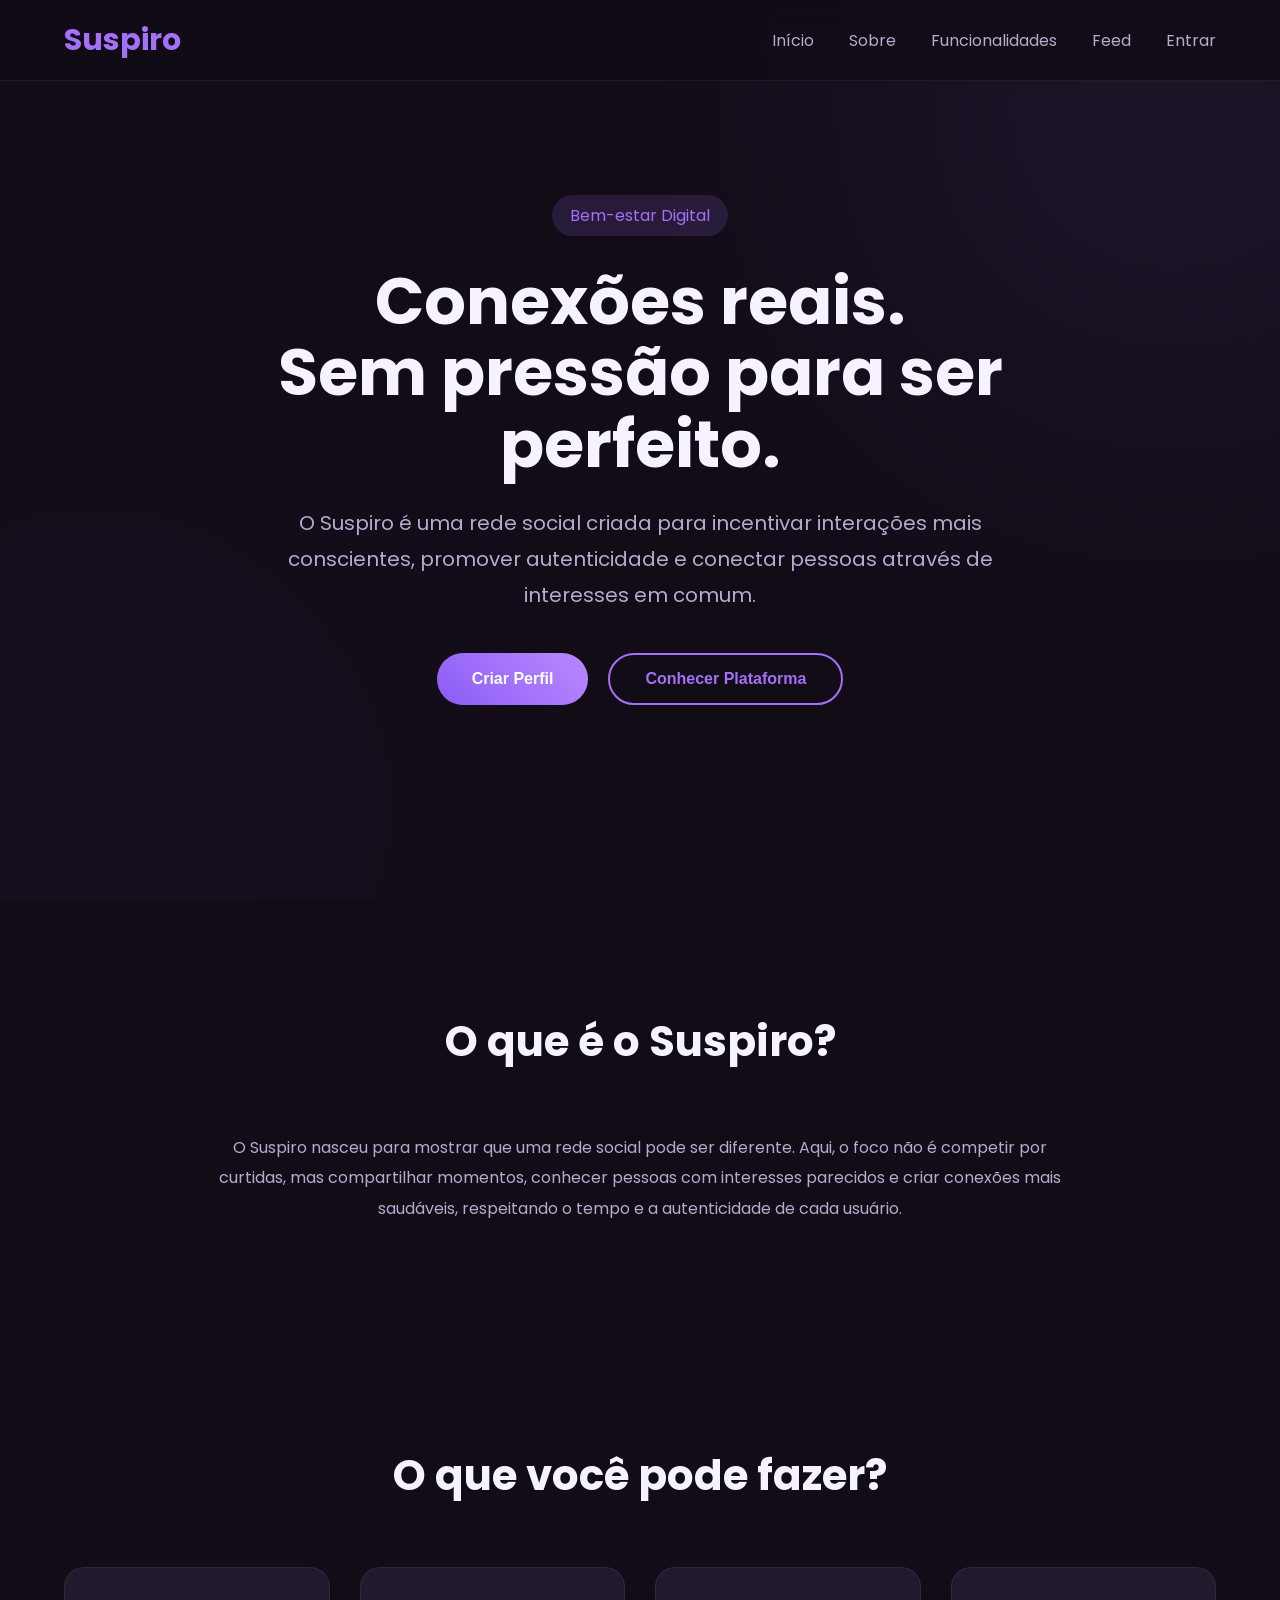
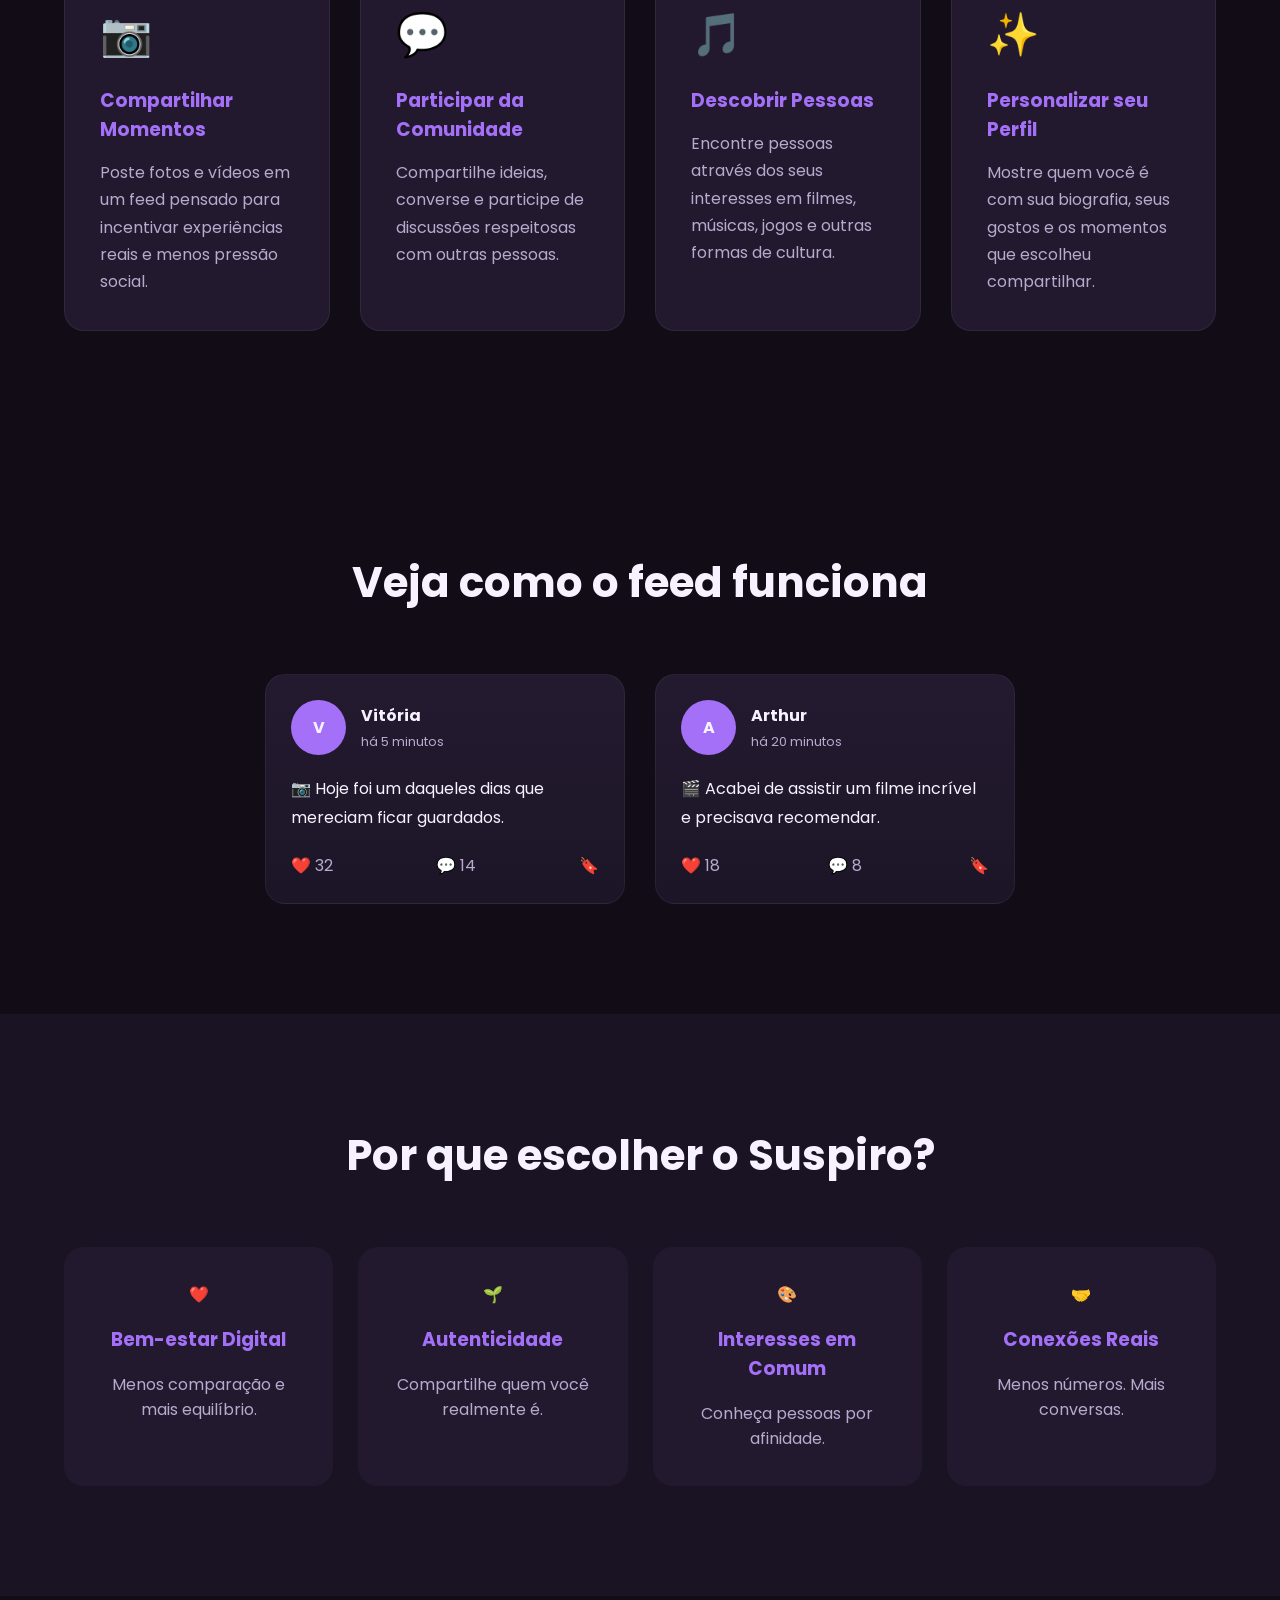
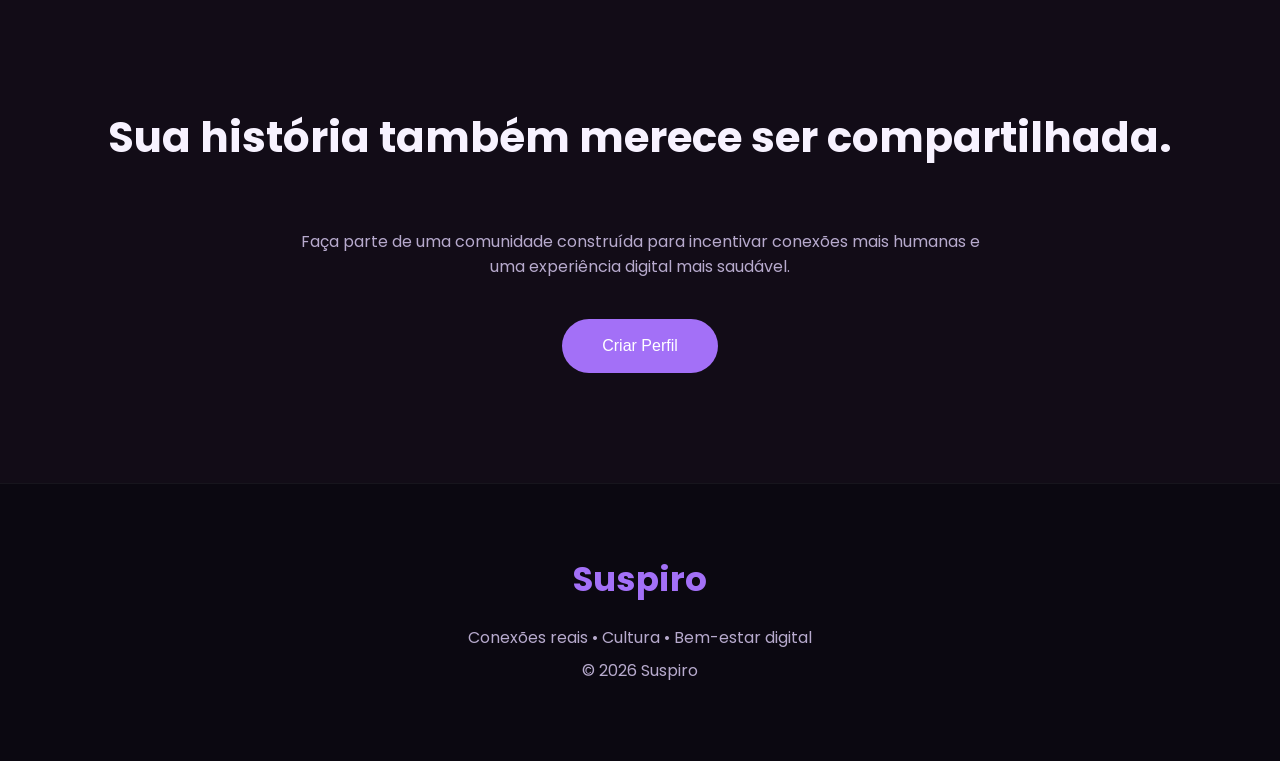
==== index.html @ 3e11fa8d "Update index.html" ====
<!DOCTYPE html>
<html lang="pt-BR">

<head>

    <meta charset="UTF-8">
    <meta name="viewport" content="width=device-width, initial-scale=1.0">

    <title>Suspiro • Conexões Reais</title>

    <link rel="stylesheet" href="style.css">

    <link rel="preconnect" href="https://fonts.googleapis.com">

    <link rel="preconnect" href="https://fonts.gstatic.com" crossorigin>

    <link href="https://fonts.googleapis.com/css2?family=Poppins:wght@300;400;500;600;700;800&display=swap" rel="stylesheet">

</head>

<body>

<header>

    <div class="container">

        <div class="logo">
            Suspiro
        </div>

        <nav>

            <a href="#inicio">Início</a>

            <a href="#sobre">Sobre</a>

            <a href="#funcionalidades">Funcionalidades</a>

            <a href="#feed">Feed</a>

            <a href="#cta">Entrar</a>

        </nav>

    </div>

</header>





<section class="hero" id="inicio">

    <div class="hero-content">

        <span class="tag">

            Bem-estar Digital

        </span>

        <h1>

            Conexões reais.
            <br>
            Sem pressão para ser perfeito.

        </h1>

        <p>

            O Suspiro é uma rede social criada para incentivar interações
            mais conscientes, promover autenticidade e conectar pessoas
            através de interesses em comum.

        </p>

        <div class="buttons">

            <button class="btn-principal">

                Criar Perfil

            </button>

            <button class="btn-secundario">

                Conhecer Plataforma

            </button>

        </div>

    </div>

</section>





<section class="sobre" id="sobre">

    <div class="container">

        <h2>

            O que é o Suspiro?

        </h2>

        <p>

            O Suspiro nasceu para mostrar que uma rede social pode ser diferente.
            Aqui, o foco não é competir por curtidas, mas compartilhar momentos,
            conhecer pessoas com interesses parecidos e criar conexões mais
            saudáveis, respeitando o tempo e a autenticidade de cada usuário.

        </p>

    </div>

</section>





<section class="funcionalidades" id="funcionalidades">

    <div class="container">

        <h2>

            O que você pode fazer?

        </h2>

        <div class="cards">

            <article class="card">

                <div class="icone">

                    📷

                </div>

                <h3>

                    Compartilhar Momentos

                </h3>

                <p>

                    Poste fotos e vídeos em um feed pensado para incentivar
                    experiências reais e menos pressão social.

                </p>

            </article>





            <article class="card">

                <div class="icone">

                    💬

                </div>

                <h3>

                    Participar da Comunidade

                </h3>

                <p>

                    Compartilhe ideias, converse e participe de discussões
                    respeitosas com outras pessoas.

                </p>

            </article>





            <article class="card">

                <div class="icone">

                    🎵

                </div>

                <h3>

                    Descobrir Pessoas

                </h3>

                <p>

                    Encontre pessoas através dos seus interesses em filmes,
                    músicas, jogos e outras formas de cultura.

                </p>

            </article>





            <article class="card">

                <div class="icone">

                    ✨

                </div>

                <h3>

                    Personalizar seu Perfil

                </h3>

                <p>

                    Mostre quem você é com sua biografia, seus gostos
                    e os momentos que escolheu compartilhar.

                </p>

            </article>

        </div>

    </div>

</section>





<section class="feed-preview" id="feed">

    <div class="container">

        <h2>

            Veja como o feed funciona

        </h2>

        <div class="mockup">

            <article class="post">

                <div class="perfil">

                    <div class="foto">

                        V

                    </div>

                    <div>

                        <h4>

                            Vitória

                        </h4>

                        <span>

                            há 5 minutos

                        </span>

                    </div>

                </div>

                <div class="conteudo">

                    📷 Hoje foi um daqueles dias que mereciam ficar guardados.

                </div>

                <div class="acoes">

                    <span>❤️ 32</span>

                    <span>💬 14</span>

                    <span>🔖</span>

                </div>

            </article>





            <article class="post">

                <div class="perfil">

                    <div class="foto">

                        A

                    </div>

                    <div>

                        <h4>

                            Arthur

                        </h4>

                        <span>

                            há 20 minutos

                        </span>

                    </div>

                </div>

                <div class="conteudo">

                    🎬 Acabei de assistir um filme incrível e precisava recomendar.

                </div>

                <div class="acoes">

                    <span>❤️ 18</span>

                    <span>💬 8</span>

                    <span>🔖</span>

                </div>

            </article>

        </div>

    </div>

</section>





<section class="beneficios">

    <div class="container">

        <h2>

            Por que escolher o Suspiro?

        </h2>

        <div class="beneficios-grid">

            <div>

                ❤️

                <h3>

                    Bem-estar Digital

                </h3>

                <p>

                    Menos comparação e mais equilíbrio.

                </p>

            </div>





            <div>

                🌱

                <h3>

                    Autenticidade

                </h3>

                <p>

                    Compartilhe quem você realmente é.

                </p>

            </div>





            <div>

                🎨

                <h3>

                    Interesses em Comum

                </h3>

                <p>

                    Conheça pessoas por afinidade.

                </p>

            </div>





            <div>

                🤝

                <h3>

                    Conexões Reais

                </h3>

                <p>

                    Menos números. Mais conversas.

                </p>

            </div>

        </div>

    </div>

</section>





<section class="cta" id="cta">

    <div class="container">

        <h2>

            Sua história também merece ser compartilhada.

        </h2>

        <p>

            Faça parte de uma comunidade construída para incentivar
            conexões mais humanas e uma experiência digital mais saudável.

        </p>

        <button>

            Criar Perfil

        </button>

    </div>

</section>





<footer>

    <div class="container">

        <div class="footer-logo">

            Suspiro

        </div>

        <p>

            Conexões reais • Cultura • Bem-estar digital

        </p>

        <p>

            © 2026 Suspiro

        </p>

    </div>

</footer>

<script src="js/script.js"></script>

</body>

</html>
---- style.css ----
/* ===========================
   RESET
=========================== */

*{
    margin:0;
    padding:0;
    box-sizing:border-box;
    scroll-behavior:smooth;
}

:root{

    --bg:#120c17;
    --bg2:#1a1324;
    --card:#23192f;
    --cardHover:#2d2140;

    --roxo:#A370F7;
    --roxoHover:#BB8EFF;

    --texto:#F7F2FF;
    --texto2:#B7AACD;

    --borda:rgba(255,255,255,.06);

}

body{

    font-family:'Poppins',sans-serif;

    background:var(--bg);

    color:var(--texto);

}

.container{

    width:90%;
    max-width:1200px;
    margin:auto;

}

section{

    padding:110px 0;

}

h2{

    text-align:center;
    font-size:42px;
    margin-bottom:60px;

}

/* ===========================
HEADER
=========================== */

header{

    position:fixed;

    width:100%;

    top:0;

    left:0;

    background:rgba(18,12,23,.85);

    backdrop-filter:blur(12px);

    border-bottom:1px solid var(--borda);

    z-index:1000;

}

header .container{

    display:flex;

    justify-content:space-between;

    align-items:center;

    height:80px;

}

.logo{

    font-size:30px;

    color:var(--roxo);

    font-weight:700;

}

nav{

    display:flex;
    gap:35px;

}

nav a{

    color:var(--texto2);

    text-decoration:none;

    transition:.3s;

}

nav a:hover{

    color:var(--roxo);

}

/* ===========================
HERO
=========================== */

.hero{

    min-height:100vh;

    display:flex;

    align-items:center;

    justify-content:center;

    text-align:center;

    position:relative;

    overflow:hidden;

}

.hero::before{

    content:"";

    width:450px;
    height:450px;

    background:var(--roxo);

    position:absolute;

    border-radius:50%;

    filter:blur(180px);

    opacity:.18;

    right:-120px;

    top:-120px;

}

.hero::after{

    content:"";

    width:350px;
    height:350px;

    background:#8b5cf6;

    position:absolute;

    border-radius:50%;

    filter:blur(180px);

    opacity:.12;

    bottom:-80px;

    left:-80px;

}

.hero-content{

    max-width:760px;

    position:relative;

    z-index:2;

}

.tag{

    display:inline-block;

    padding:8px 18px;

    background:rgba(163,112,247,.15);

    border-radius:30px;

    color:var(--roxo);

    margin-bottom:30px;

}

.hero h1{

    font-size:65px;

    line-height:1.1;

    margin-bottom:25px;

}

.hero p{

    color:var(--texto2);

    font-size:20px;

    line-height:1.8;

}

.buttons{

    display:flex;

    justify-content:center;

    gap:20px;

    margin-top:40px;

}

.btn-principal,
.btn-secundario{

    padding:15px 35px;

    border-radius:40px;

    cursor:pointer;

    font-size:16px;

    font-weight:600;

    transition:.35s;

}

.btn-principal{

    background:var(--roxo);

    border:none;

    color:white;

}

.btn-principal:hover{

    background:var(--roxoHover);

    transform:translateY(-5px);

}

.btn-secundario{

    background:none;

    border:2px solid var(--roxo);

    color:var(--roxo);

}

.btn-secundario:hover{

    background:var(--roxo);

    color:white;

}

/* ===========================
SOBRE
=========================== */

.sobre p{

    max-width:850px;

    margin:auto;

    text-align:center;

    color:var(--texto2);

    line-height:1.9;

}

/* ===========================
CARDS
=========================== */

.cards{

    display:grid;

    grid-template-columns:repeat(auto-fit,minmax(250px,1fr));

    gap:30px;

}

.card{

    background:var(--card);

    border:1px solid var(--borda);

    padding:35px;

    border-radius:18px;

    transition:.35s;

}

.card:hover{

    transform:translateY(-10px);

    background:var(--cardHover);

}

.icone{

    font-size:42px;

    margin-bottom:20px;

}

.card h3{

    color:var(--roxo);

    margin-bottom:15px;

}

.card p{

    color:var(--texto2);

    line-height:1.7;

}

/* ===========================
MOCKUP FEED
=========================== */

.mockup{

    display:flex;

    justify-content:center;

    gap:30px;

    flex-wrap:wrap;

}

.post{

    width:350px;

    background:var(--card);

    border-radius:20px;

    padding:25px;

    border:1px solid var(--borda);

}

.perfil{

    display:flex;

    gap:15px;

    align-items:center;

    margin-bottom:20px;

}

.foto{

    width:55px;

    height:55px;

    border-radius:50%;

    background:var(--roxo);

    display:flex;

    justify-content:center;

    align-items:center;

    font-weight:bold;

}

.perfil span{

    color:var(--texto2);

    font-size:13px;

}

.conteudo{

    line-height:1.8;

    margin-bottom:20px;

}

.acoes{

    display:flex;

    justify-content:space-between;

    color:var(--texto2);

}

/* ===========================
BENEFÍCIOS
=========================== */

.beneficios{

    background:var(--bg2);

}

.beneficios-grid{

    display:grid;

    grid-template-columns:repeat(auto-fit,minmax(220px,1fr));

    gap:25px;

}

.beneficios-grid div{

    background:var(--card);

    border-radius:20px;

    padding:35px;

    text-align:center;

    transition:.35s;

}

.beneficios-grid div:hover{

    transform:translateY(-8px);

}

.beneficios-grid h3{

    color:var(--roxo);

    margin:18px 0;

}

.beneficios-grid p{

    color:var(--texto2);

}

/* ===========================
CTA
=========================== */

.cta{

    text-align:center;

}

.cta p{

    color:var(--texto2);

    margin:20px auto 40px;

    max-width:700px;

}

.cta button{

    background:var(--roxo);

    color:white;

    border:none;

    padding:18px 40px;

    border-radius:50px;

    cursor:pointer;

    transition:.3s;

    font-size:16px;

}

.cta button:hover{

    background:var(--roxoHover);

    transform:scale(1.05);

}

/* ===========================
FOOTER
=========================== */

footer{

    background:#0e0915;

    padding:50px 20px;

    text-align:center;

    border-top:1px solid var(--borda);

}

.footer-logo{

    font-size:30px;

    color:var(--roxo);

    font-weight:700;

    margin-bottom:15px;

}

footer p{

    color:var(--texto2);

    margin:8px;

}

/* ===========================
RESPONSIVO
=========================== */

@media(max-width:900px){

header .container{

    flex-direction:column;

    height:auto;

    padding:20px;

}

nav{

    margin-top:15px;

    flex-wrap:wrap;

    justify-content:center;

}

.hero h1{

    font-size:46px;

}

.hero p{

    font-size:18px;

}

.buttons{

    flex-direction:column;

    align-items:center;

}

}
nav a{

    position:relative;

}

nav a::after{

    content:"";

    position:absolute;

    width:0;

    height:2px;

    background:var(--roxo);

    left:0;

    bottom:-8px;

    transition:.3s;

}

nav a:hover::after{

    width:100%;

}
.card{

    background:var(--card);

    border:1px solid var(--borda);

    padding:35px;

    border-radius:20px;

    transition:.4s;

    position:relative;

    overflow:hidden;

}

.card::before{

    content:"";

    position:absolute;

    width:250px;

    height:250px;

    background:rgba(163,112,247,.15);

    border-radius:50%;

    top:-120px;

    right:-120px;

    filter:blur(60px);

    opacity:0;

    transition:.4s;

}

.card:hover::before{

    opacity:1;

}

.card:hover{

    background:var(--cardHover);

    transform:translateY(-12px);

}
.post{

    width:360px;

    background:linear-gradient(180deg,#241a30,#1c1527);

    border-radius:20px;

    padding:25px;

    border:1px solid rgba(255,255,255,.05);

    transition:.35s;

    cursor:pointer;

}

.post:hover{

    transform:translateY(-8px);

    box-shadow:0 20px 40px rgba(0,0,0,.4);

}
.hero-content{

    animation:aparecer 1.2s ease;

}

@keyframes aparecer{

    from{

        opacity:0;

        transform:translateY(40px);

    }

    to{

        opacity:1;

        transform:translateY(0);

    }

}
.btn-principal{

    background:linear-gradient(45deg,#8c5cf6,#b989ff);

    border:none;

    color:white;

    transition:.35s;

}

.btn-principal:hover{

    transform:translateY(-6px);

    box-shadow:0 15px 30px rgba(163,112,247,.45);

}
footer{

    background:#0b0811;

    padding:70px 20px;

    text-align:center;

    border-top:1px solid rgba(255,255,255,.05);

}

.footer-logo{

    font-size:34px;

    font-weight:700;

    color:var(--roxo);

    margin-bottom:20px;

}

footer p{

    color:var(--texto2);

}
::-webkit-scrollbar{

    width:10px;

}

::-webkit-scrollbar-track{

    background:#120c17;

}

::-webkit-scrollbar-thumb{

    background:var(--roxo);

    border-radius:20px;

}

::-webkit-scrollbar-thumb:hover{

    background:#BB8EFF;

}
.escondido{

    opacity:0;

    transform:translateY(40px);

    transition:all .8s ease;

}

.mostrar{

    opacity:1;

    transform:translateY(0);

}
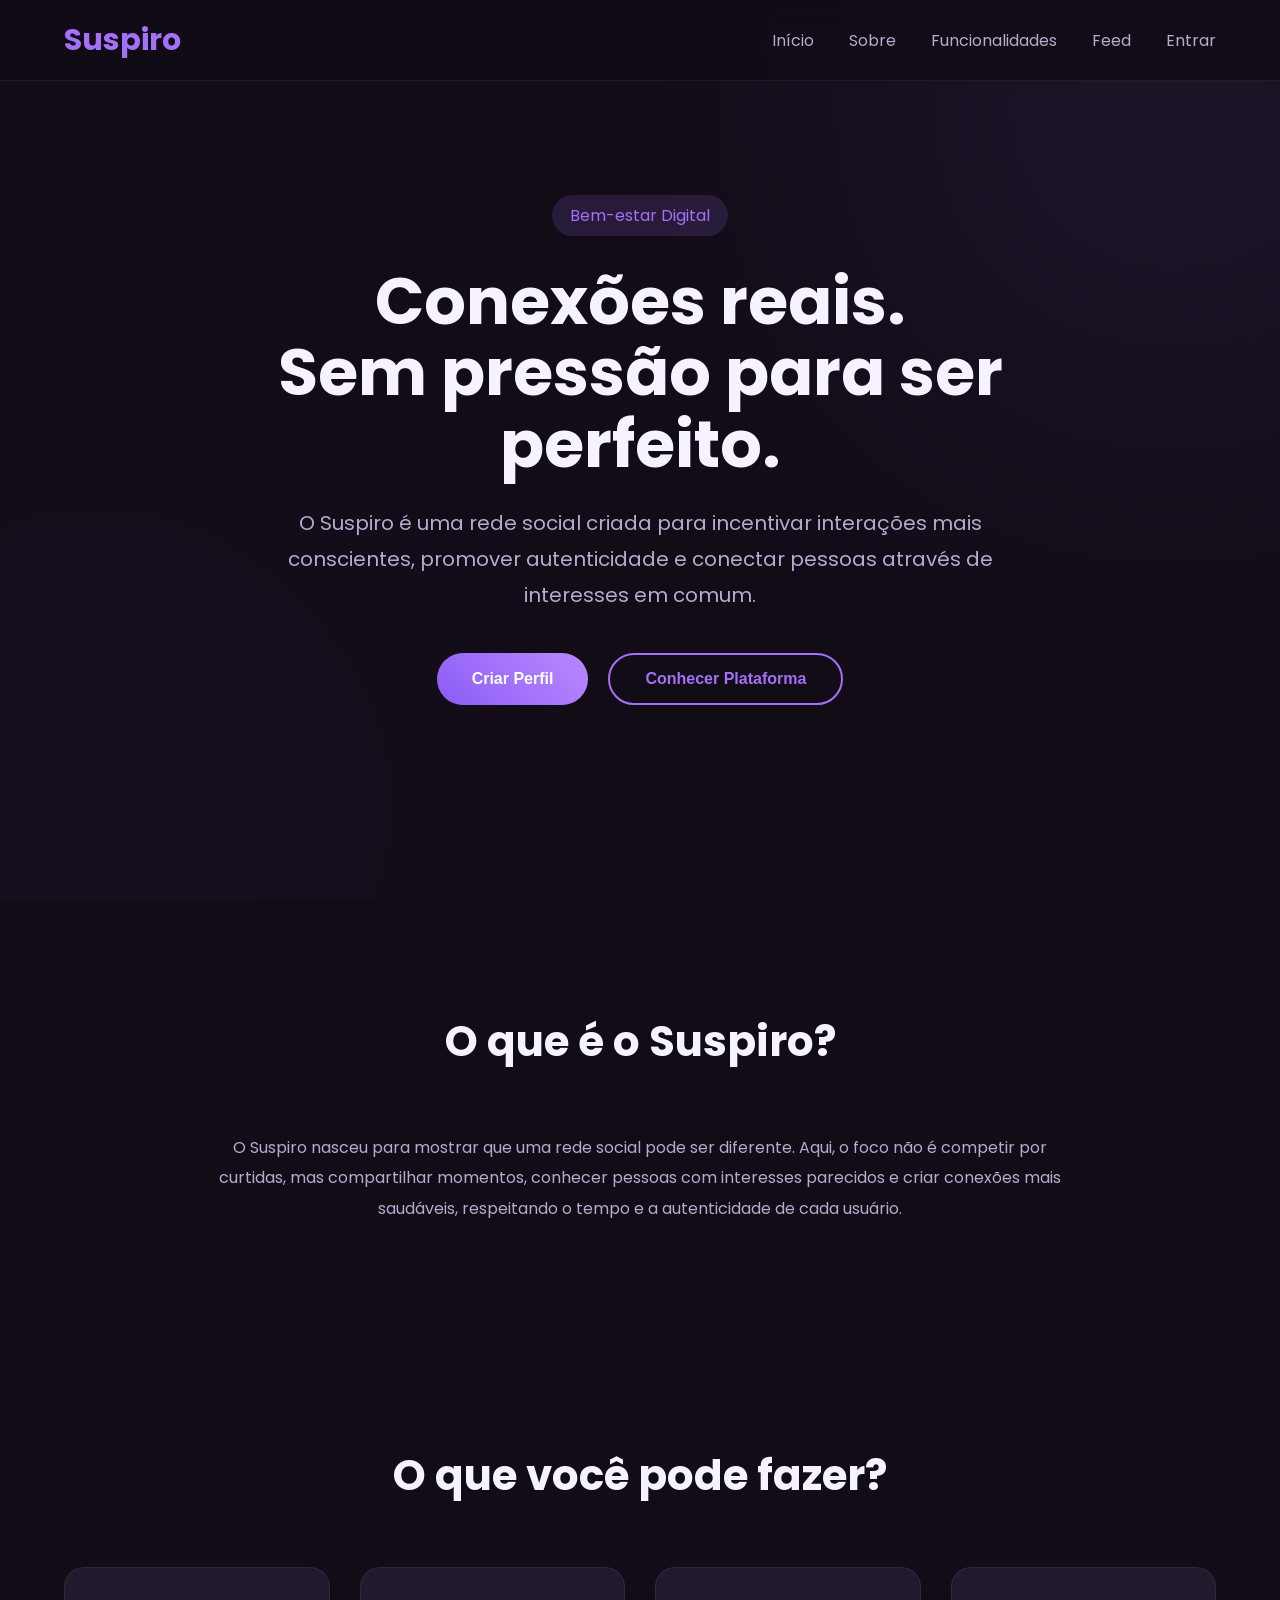
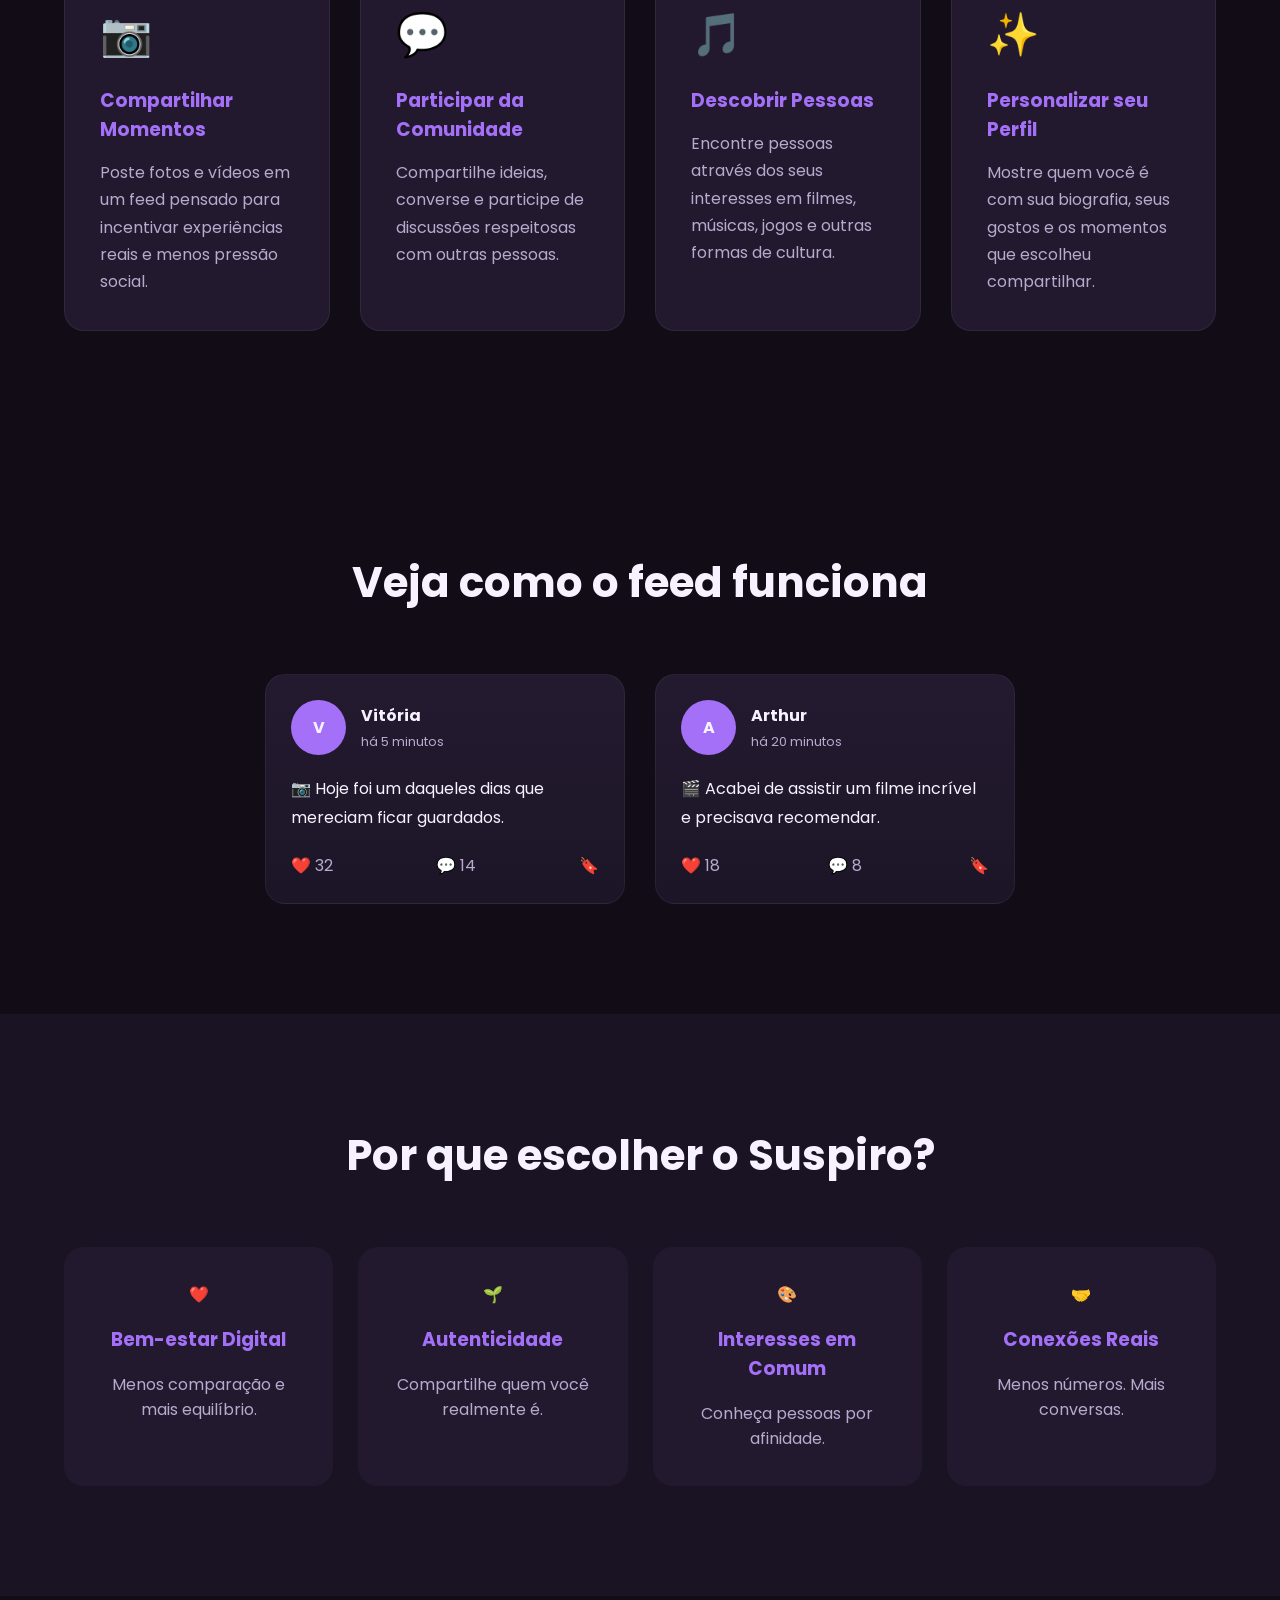
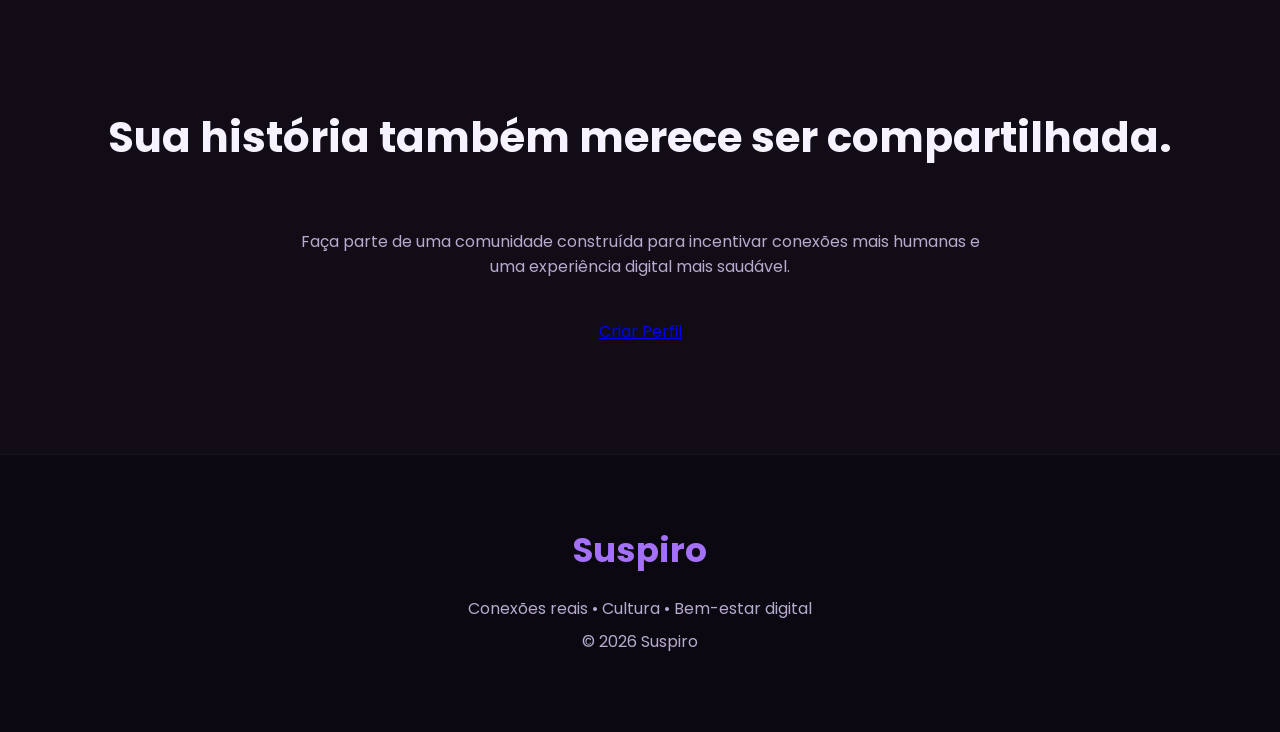
==== commit e2b3f0f5: "Update index.html" ====
--- a/index.html
+++ b/index.html
@@ -494,11 +494,10 @@
 
         </p>
 
-        <button>
-
-            Criar Perfil
-
-        </button>
+       
+      <a href="login.html" class="btn">
+    Criar Perfil
+           </a> 
 
     </div>
 
@@ -534,7 +533,7 @@
 
 </footer>
 
-<script src="js/script.js"></script>
+<script src="script.js"></script>
 
 </body>
 
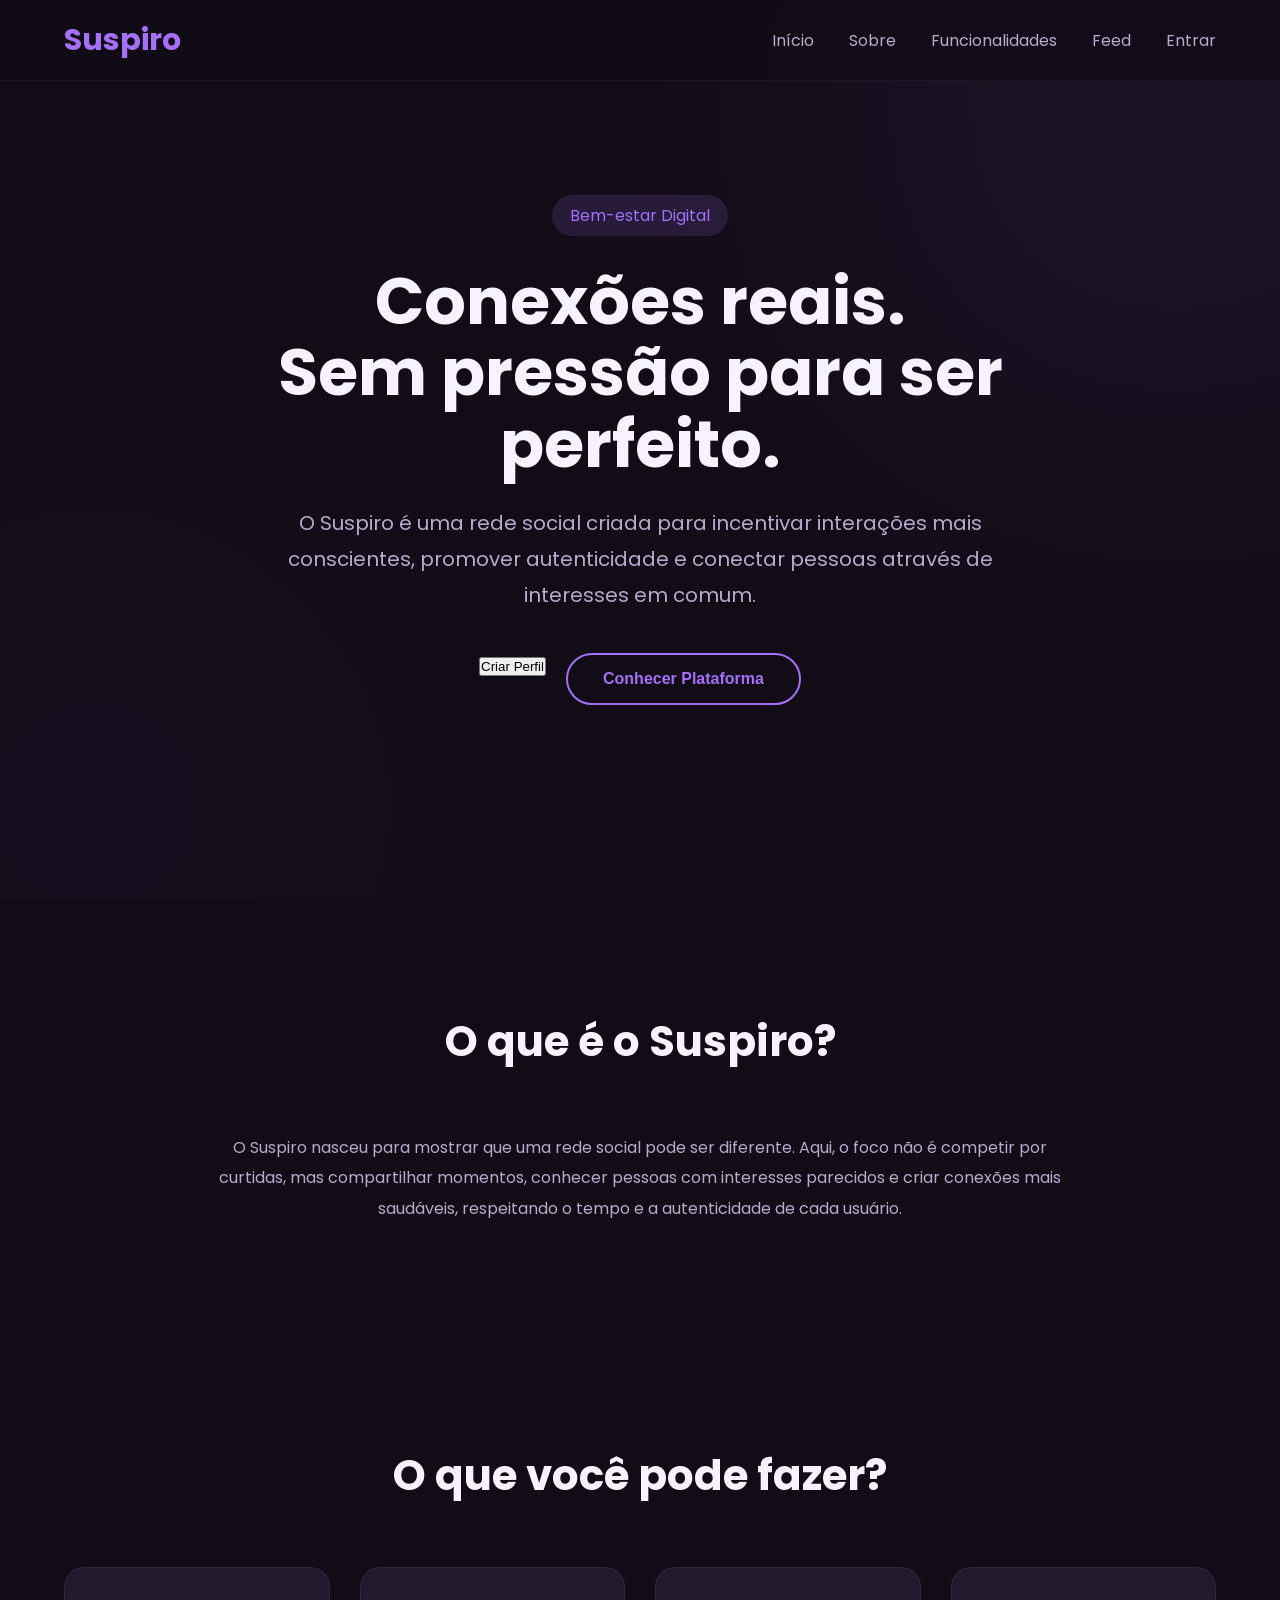
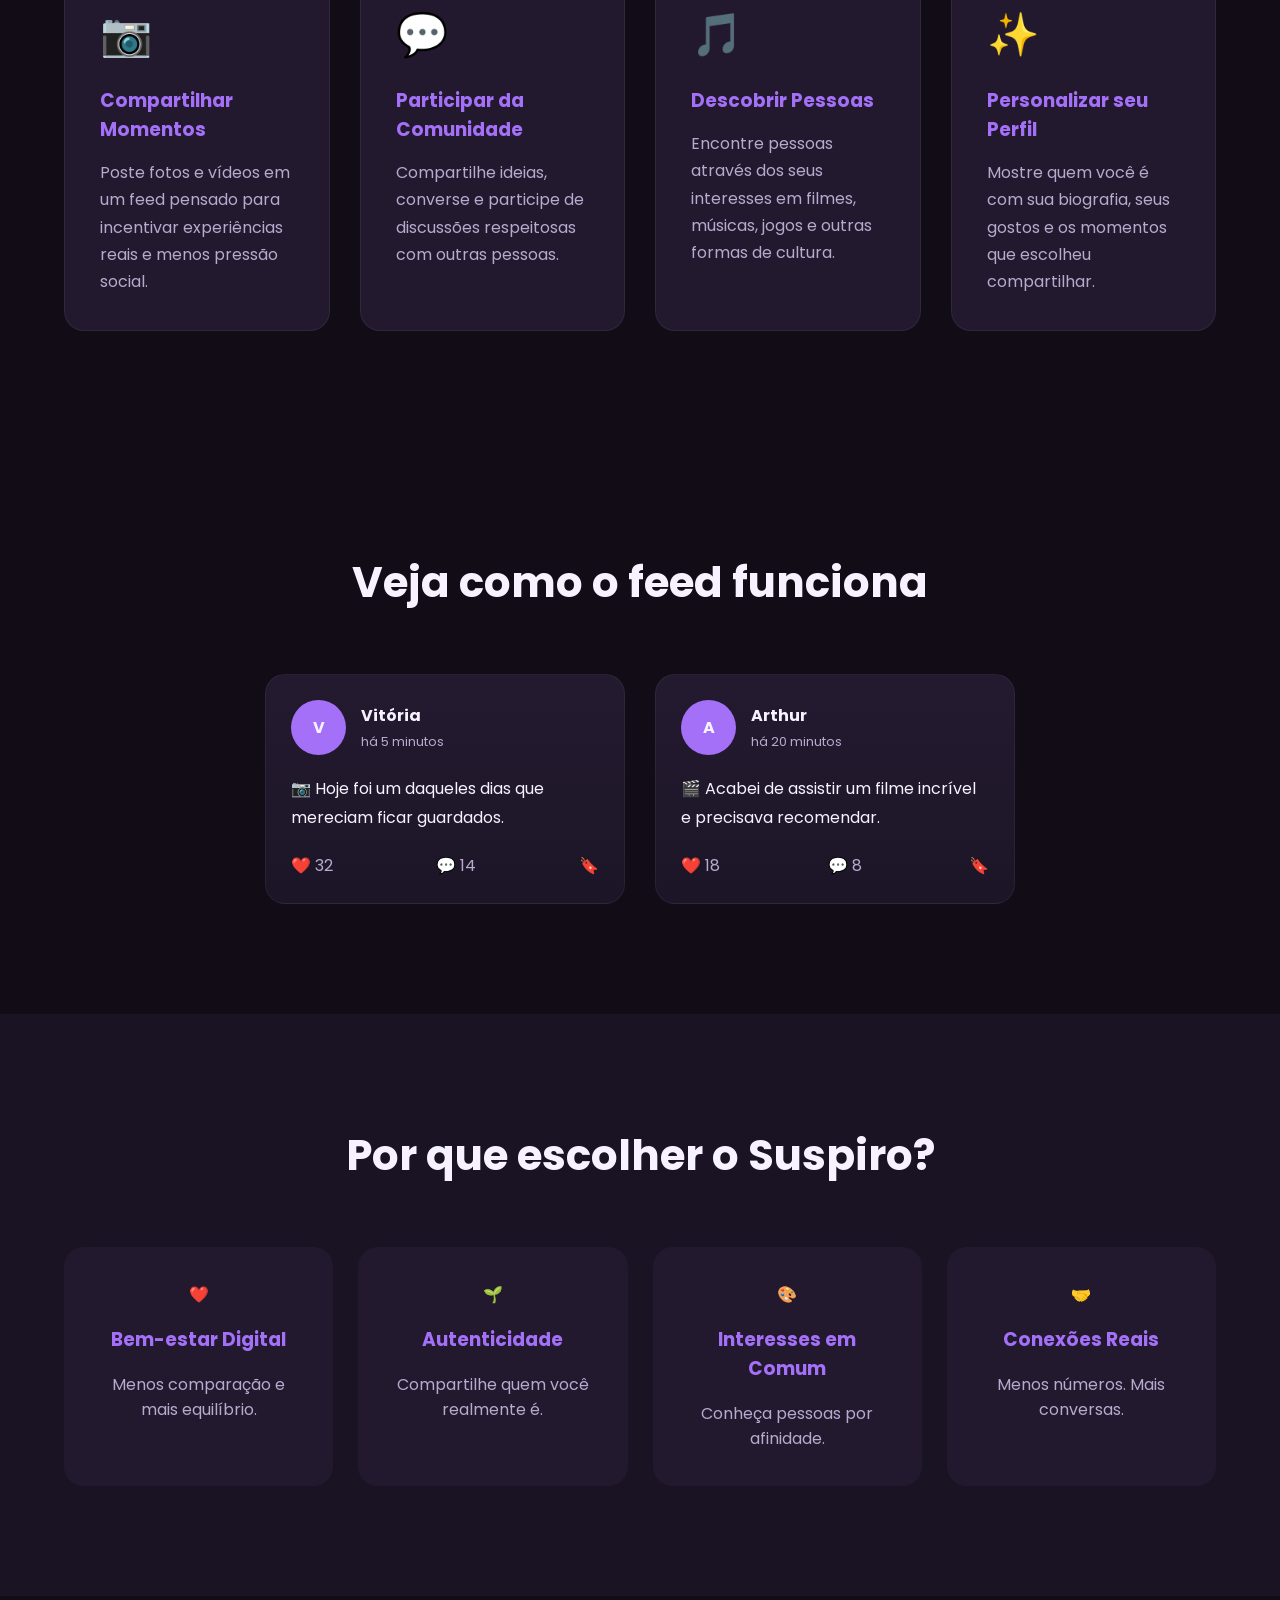
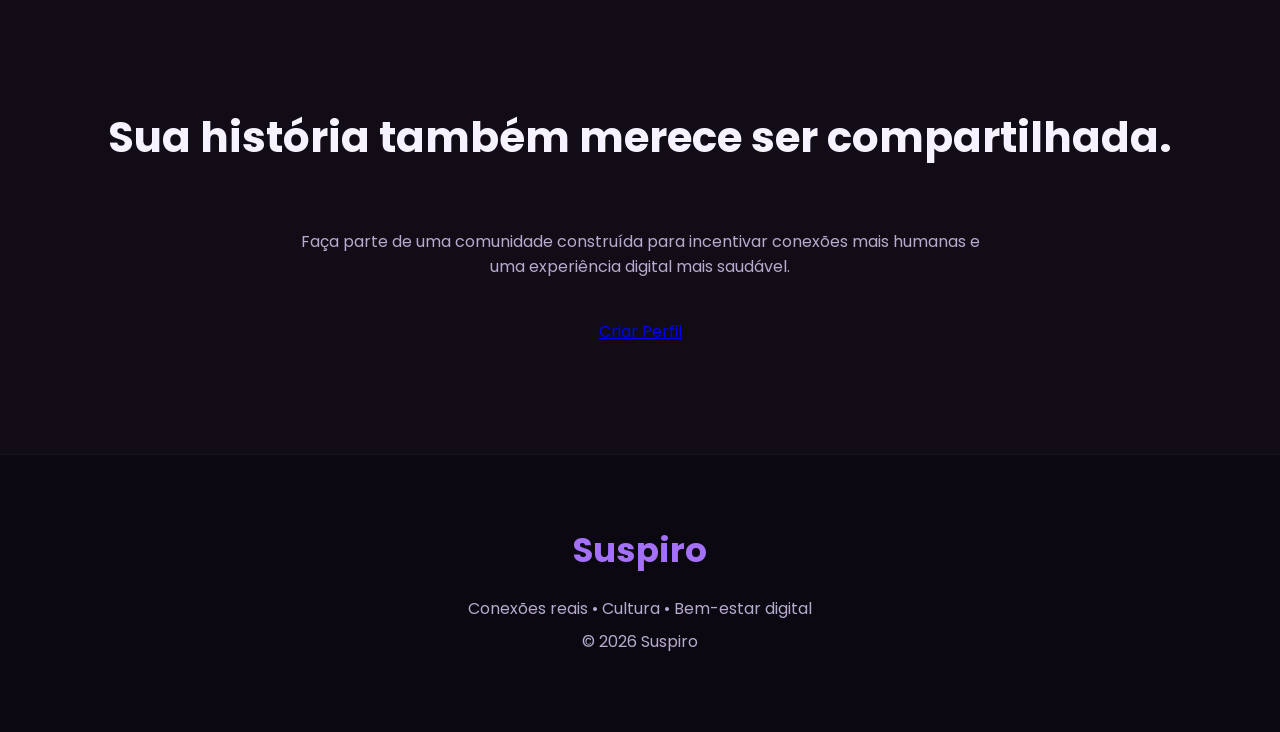
==== commit 55b4dcab: "Update index.html" ====
--- a/index.html
+++ b/index.html
@@ -78,11 +78,9 @@
 
         <div class="buttons">
 
-            <button class="btn-principal">
-
-                Criar Perfil
-
-            </button>
+            <a href="login.html">
+              <button>Criar Perfil</button>
+             </a>
 
             <button class="btn-secundario">
 
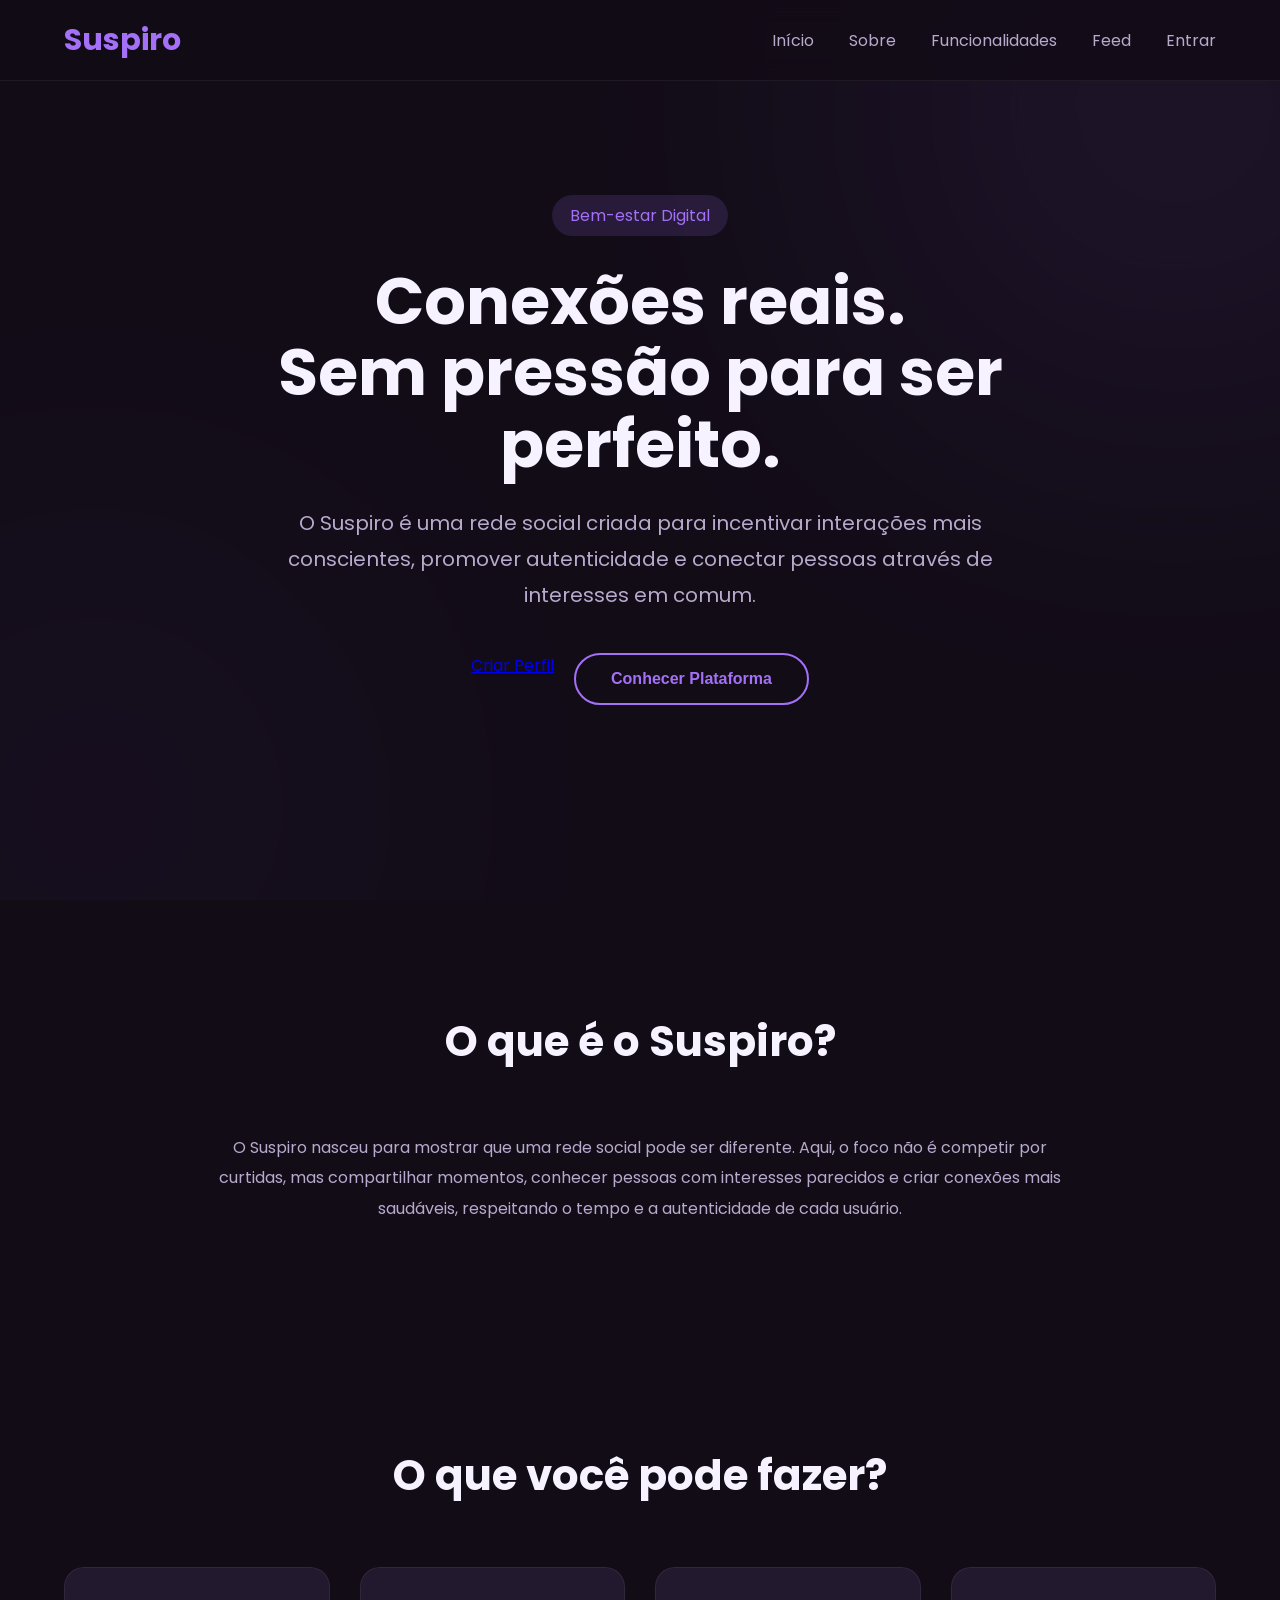
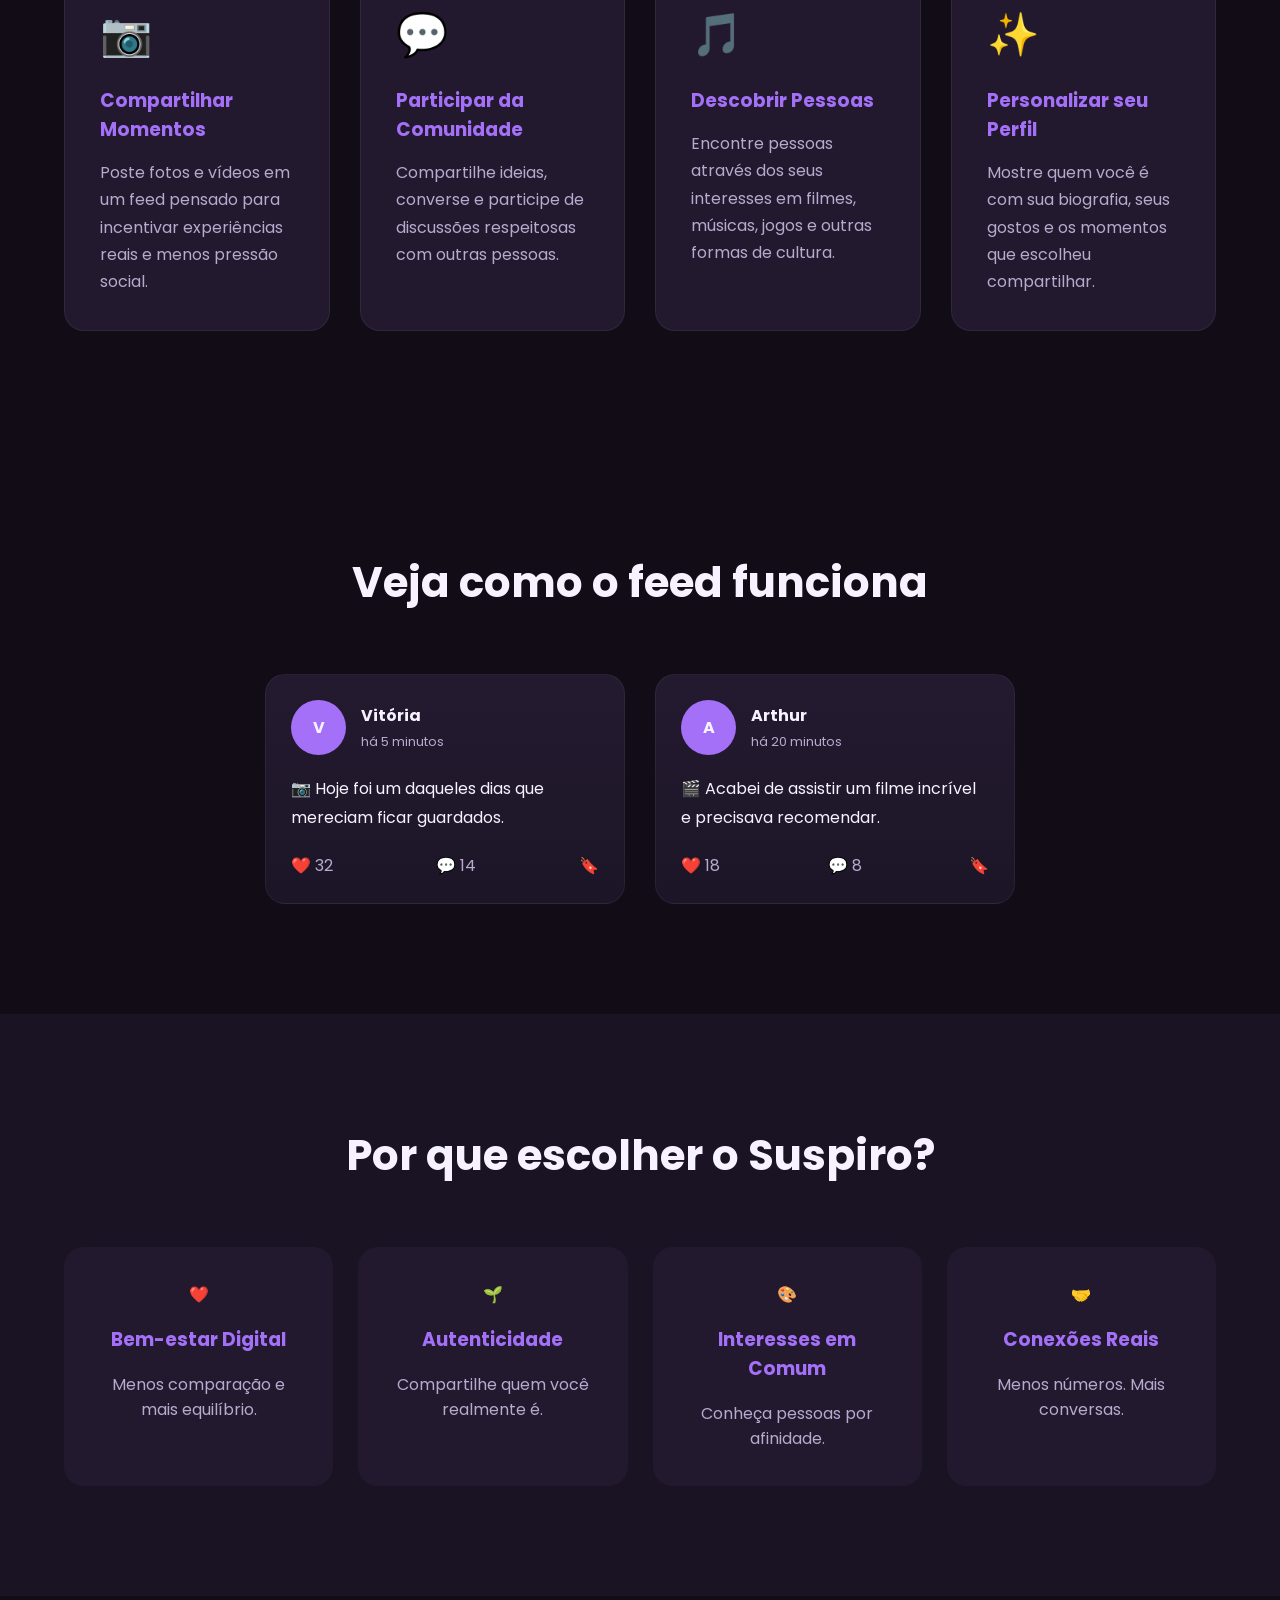
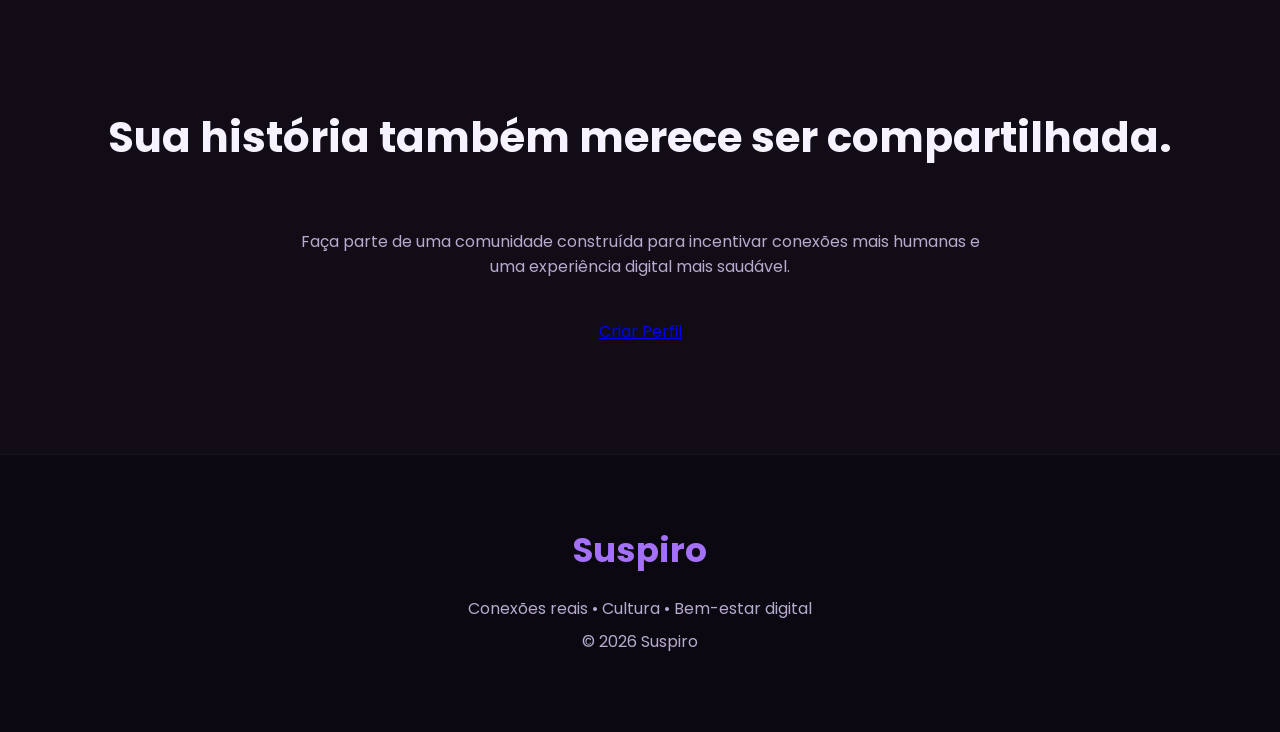
==== commit c0353496: "Update index.html" ====
--- a/index.html
+++ b/index.html
@@ -78,9 +78,9 @@
 
         <div class="buttons">
 
-            <a href="login.html">
-              <button>Criar Perfil</button>
-             </a>
+            <a href="login.html" class="btn-criar">
+             Criar Perfil
+              </a>
 
             <button class="btn-secundario">
 
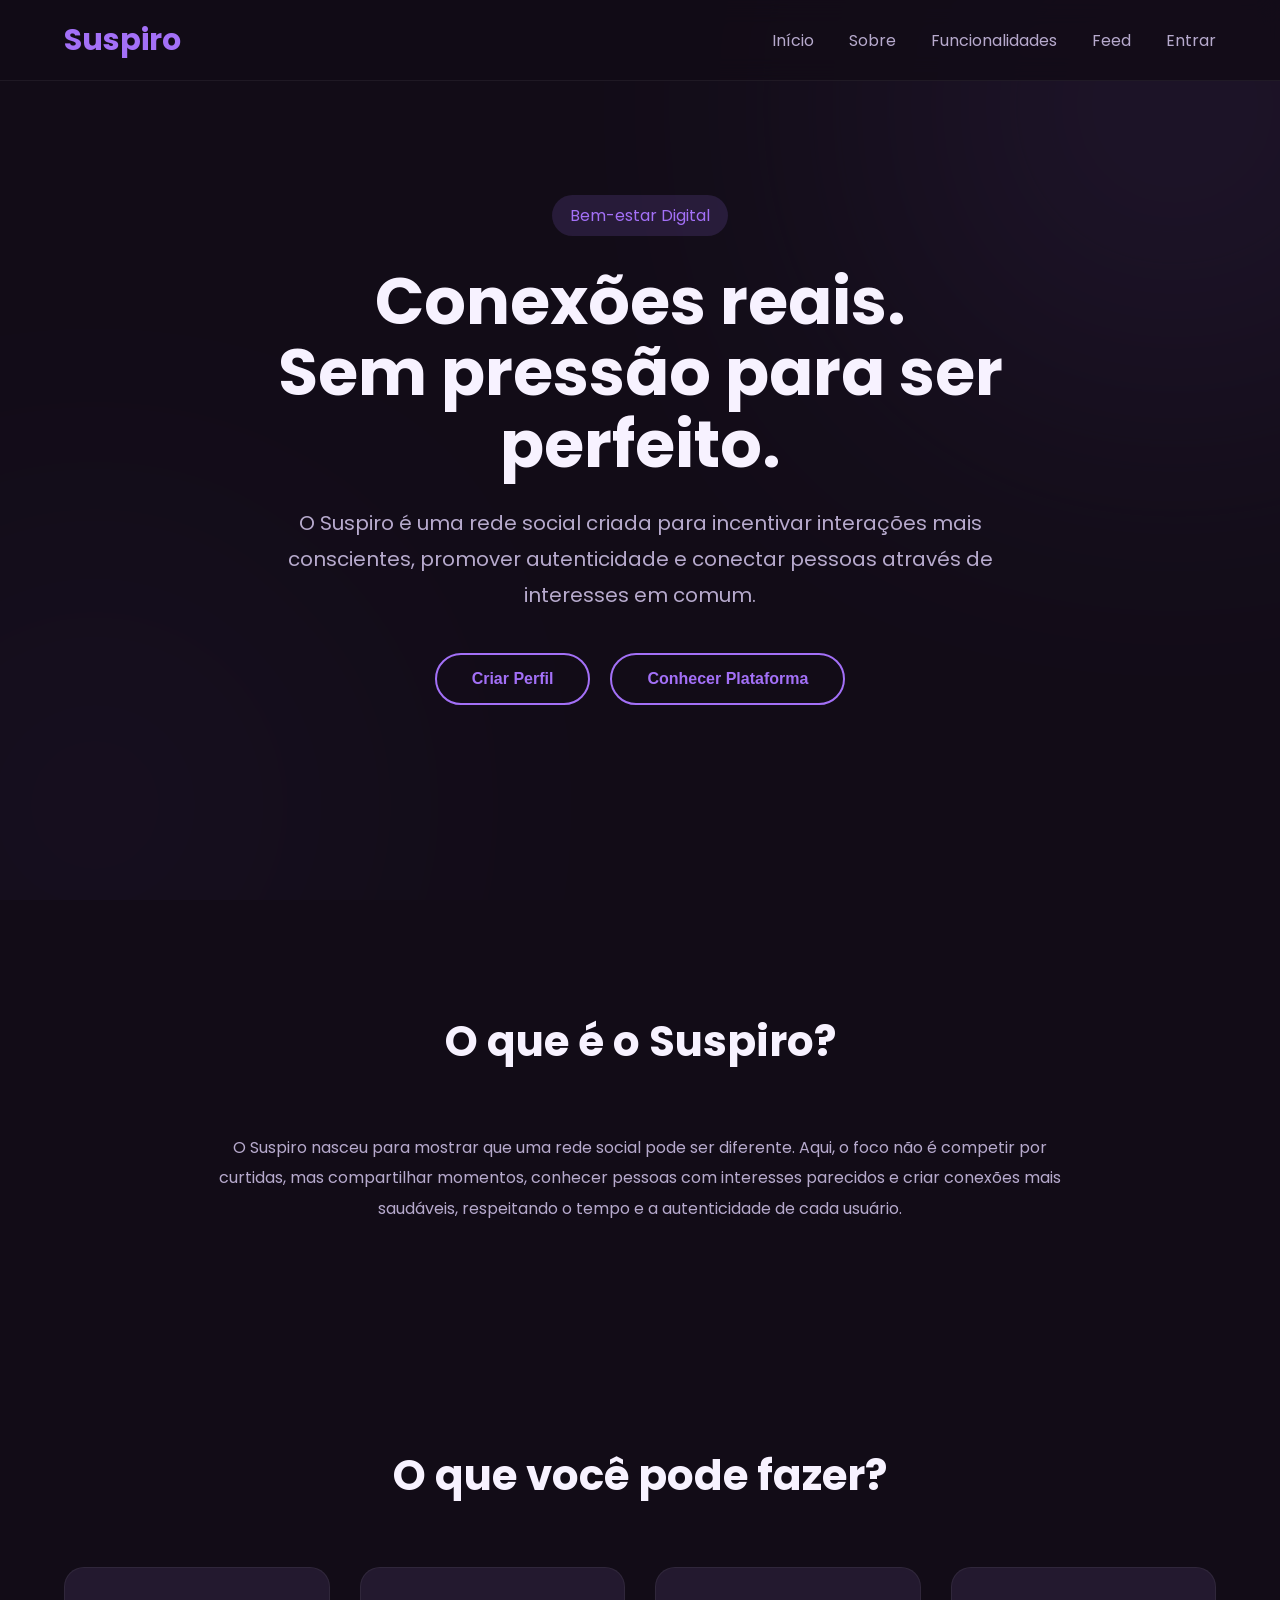
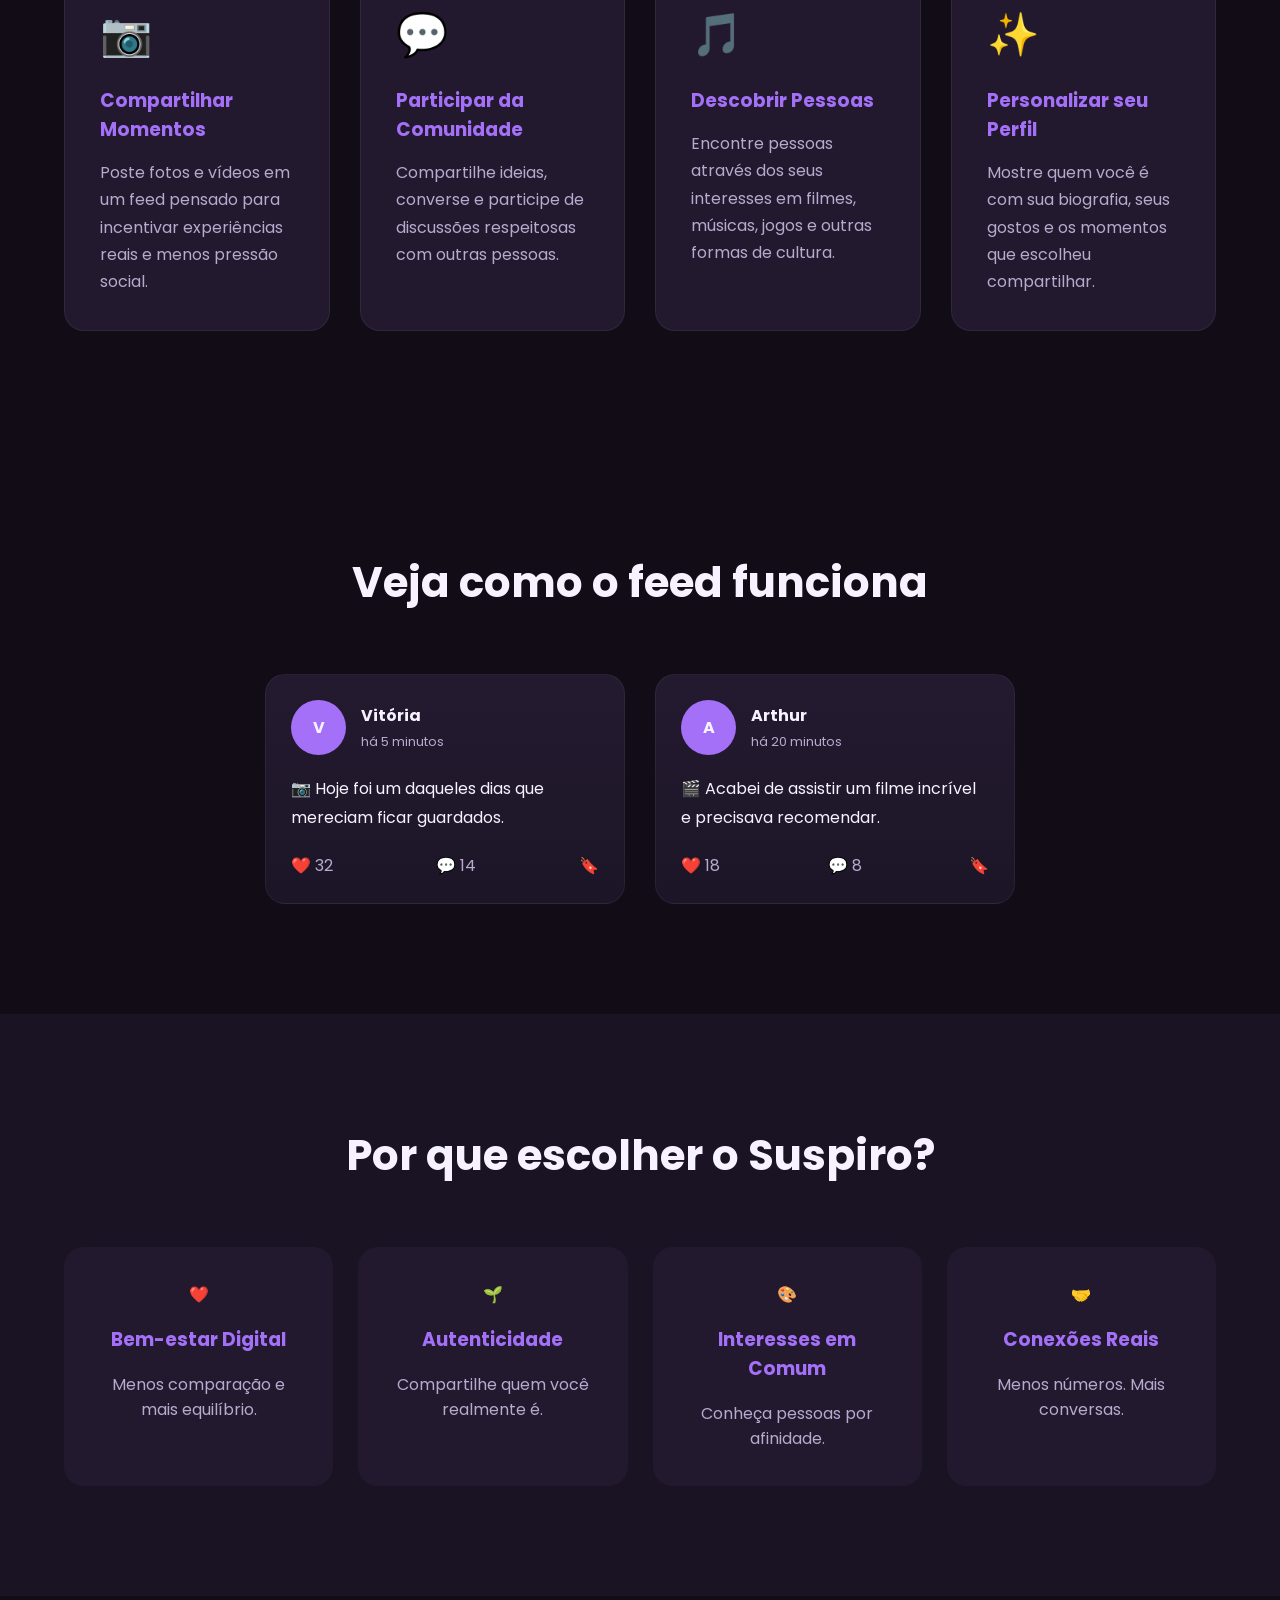
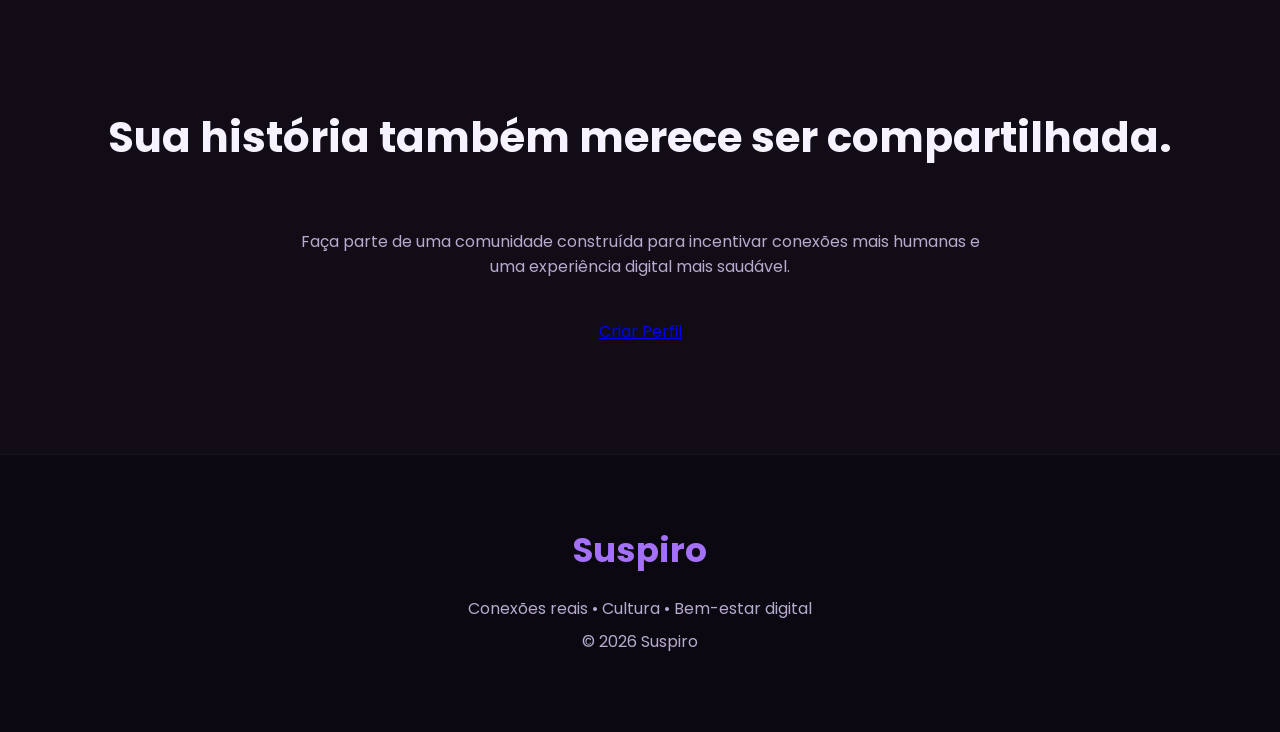
==== commit 1e66571d: "Update index.html" ====
--- a/index.html
+++ b/index.html
@@ -78,9 +78,9 @@
 
         <div class="buttons">
 
-            <a href="login.html" class="btn-criar">
+            <button class="btn-secundario" onclick="window.location.href='login.html'">
              Criar Perfil
-              </a>
+               </button>
 
             <button class="btn-secundario">
 
--- a/style.css
+++ b/style.css
@@ -885,3 +885,22 @@
     transform:translateY(0);
 
 }
+
+/* Botão Criar Perfil */
+.cta .btn-criar {
+    display: inline-block;
+    background: linear-gradient(45deg, var(--roxo), var(--roxoHover));
+    color: white;
+    text-decoration: none;
+    padding: 18px 40px;
+    border-radius: 50px;
+    font-size: 16px;
+    font-weight: 600;
+    transition: all .3s ease;
+    box-shadow: 0 15px 30px rgba(163,112,247,.35);
+}
+
+.cta .btn-criar:hover {
+    transform: translateY(-4px);
+    box-shadow: 0 20px 40px rgba(163,112,247,.45);
+}
